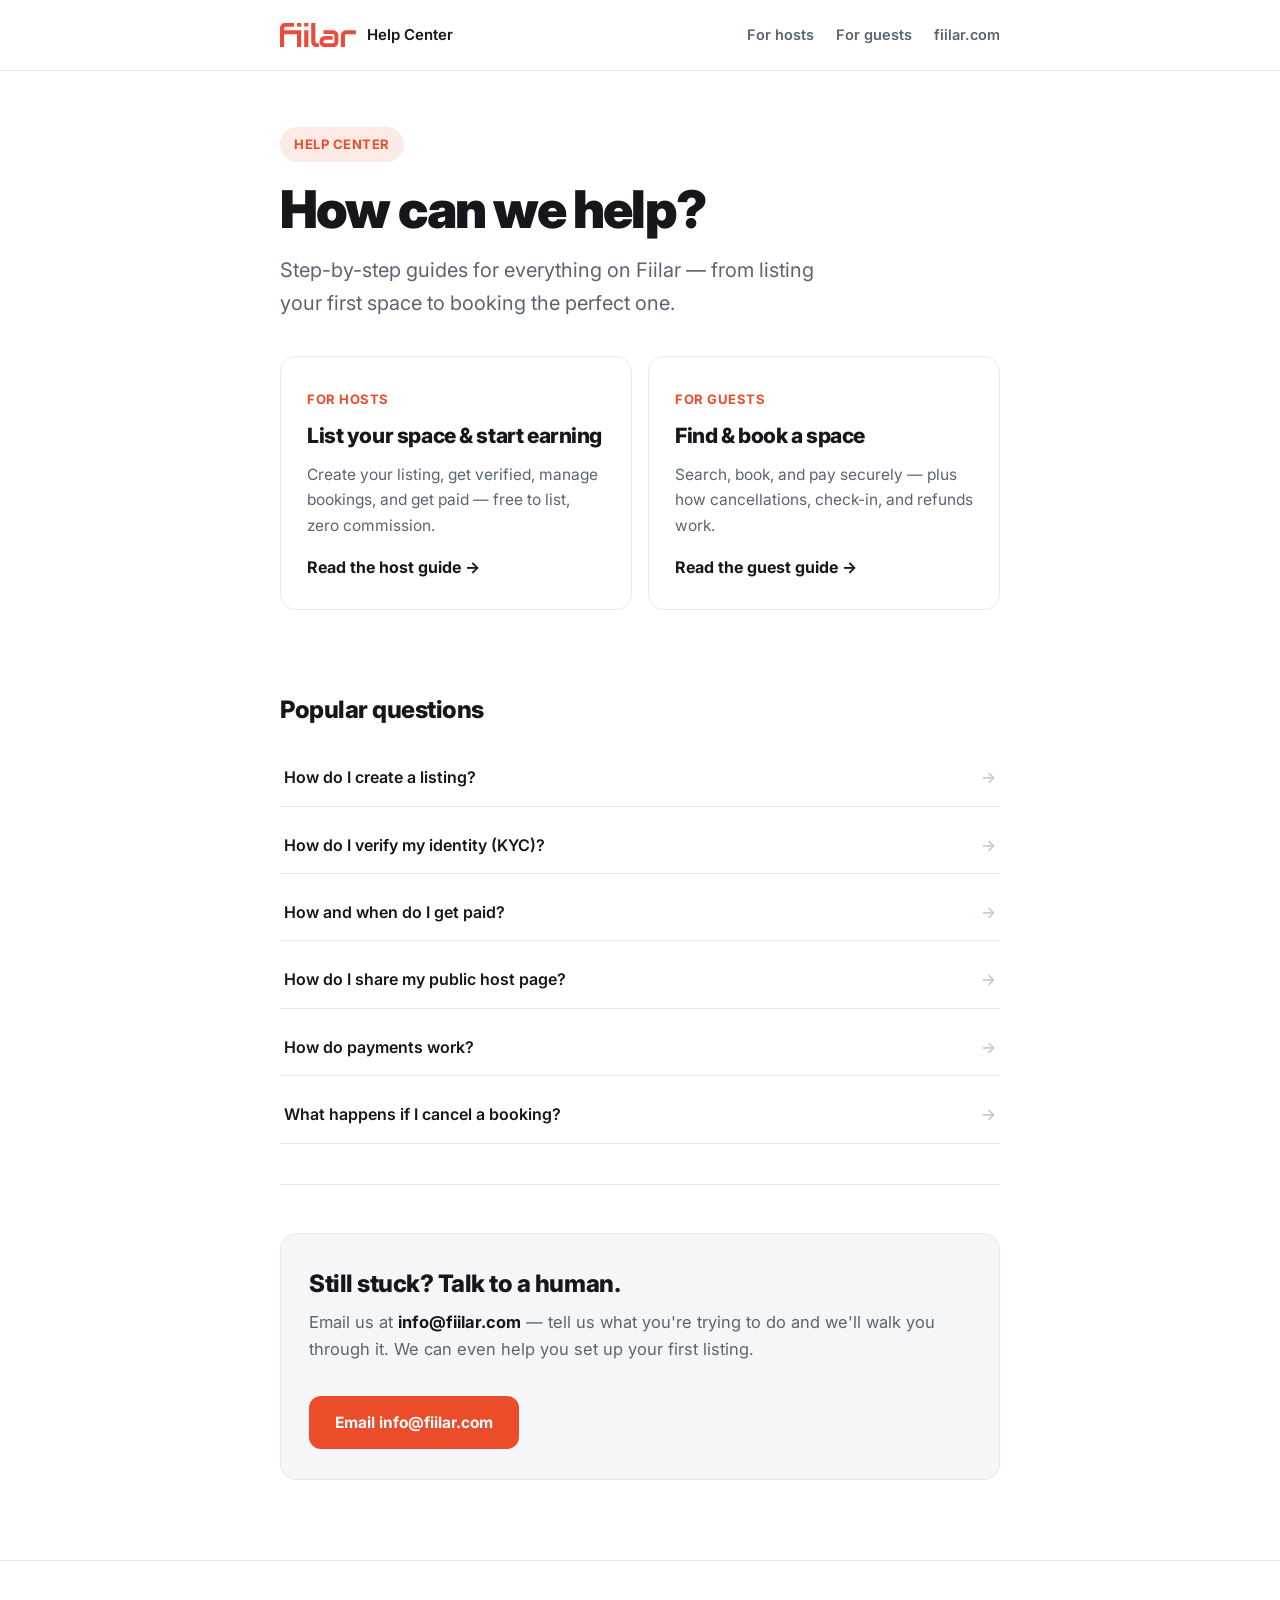
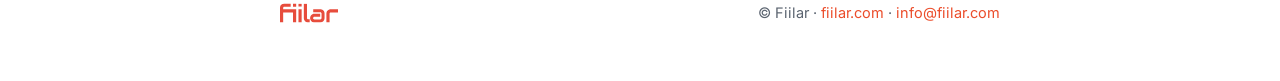
==== index.html @ a1db95bd "Fiilar Help Center — host and guest guides Hub + complete host guide (signup, KYC, listing wizard, p" ====
<!DOCTYPE html>
<html lang="en">
<head>
  <meta charset="UTF-8" />
  <meta name="viewport" content="width=device-width, initial-scale=1.0" />
  <title>Fiilar Help Center — How to use Fiilar</title>
  <link rel="icon" type="image/png" href="logo-icon.png" />
  <meta name="description" content="Everything you need to know about using Fiilar — list your space and start earning, or find and book the perfect space in Lagos." />

  <meta property="og:title" content="Fiilar Help Center" />
  <meta property="og:description" content="Step-by-step guides for hosts and guests — listing your space, booking, payments, and more." />
  <meta property="og:type" content="website" />

  <link rel="preconnect" href="https://fonts.googleapis.com" />
  <link rel="preconnect" href="https://fonts.gstatic.com" crossorigin />
  <link href="https://fonts.googleapis.com/css2?family=Inter:wght@400;500;600;700;800;900&display=swap" rel="stylesheet" />
  <link rel="stylesheet" href="styles.css" />
</head>
<body>

  <header>
    <div class="wrap header-row">
      <a class="logo" href="/"><img src="logo.svg" alt="Fiilar" /><span>Help Center</span></a>
      <nav class="top">
        <a href="hosts.html">For hosts</a>
        <a href="guests.html">For guests</a>
        <a href="https://fiilar.com">fiilar.com</a>
      </nav>
    </div>
  </header>

  <div class="wrap">

    <div class="hero">
      <span class="tag">Help Center</span>
      <h1>How can we help?</h1>
      <p class="lede">
        Step-by-step guides for everything on Fiilar — from listing your first space
        to booking the perfect one.
      </p>

      <div class="paths">
        <a class="path-card" href="hosts.html">
          <span class="kicker">For hosts</span>
          <h3>List your space &amp; start earning</h3>
          <p>Create your listing, get verified, manage bookings, and get paid — free to list, zero commission.</p>
          <span class="go">Read the host guide →</span>
        </a>
        <a class="path-card" href="guests.html">
          <span class="kicker">For guests</span>
          <h3>Find &amp; book a space</h3>
          <p>Search, book, and pay securely — plus how cancellations, check-in, and refunds work.</p>
          <span class="go">Read the guest guide →</span>
        </a>
      </div>
    </div>

    <section class="block">
      <h2>Popular questions</h2>
      <div class="quick">
        <a href="hosts.html#listing">How do I create a listing? <span class="arr">→</span></a>
        <a href="hosts.html#verify">How do I verify my identity (KYC)? <span class="arr">→</span></a>
        <a href="hosts.html#earnings">How and when do I get paid? <span class="arr">→</span></a>
        <a href="hosts.html#page">How do I share my public host page? <span class="arr">→</span></a>
        <a href="guests.html#pay">How do payments work? <span class="arr">→</span></a>
        <a href="guests.html#cancel">What happens if I cancel a booking? <span class="arr">→</span></a>
      </div>
    </section>

    <section class="block" id="contact">
      <div class="contact-card">
        <h2>Still stuck? Talk to a human.</h2>
        <p>
          Email us at <strong>info@fiilar.com</strong> — tell us what you're trying to do
          and we'll walk you through it. We can even help you set up your first listing.
        </p>
        <a class="cta" href="mailto:info@fiilar.com?subject=I%20need%20help%20with%20Fiilar">Email info@fiilar.com</a>
      </div>
    </section>

  </div>

  <footer>
    <div class="wrap footer-row">
      <div class="logo"><img src="logo.svg" alt="Fiilar" style="height:20px" /></div>
      <div>© Fiilar · <a href="https://fiilar.com">fiilar.com</a> · <a href="mailto:info@fiilar.com">info@fiilar.com</a></div>
    </div>
  </footer>

</body>
</html>
---- styles.css ----
/* Fiilar Help Center — same visual language as careers.fiilar.com */
:root {
  --brand: #EB4D2B;
  --brand-dark: #cf3f20;
  --brand-soft: #fdeae5;
  --ink: #15171a;
  --grey: #5b6470;
  --line: #e7e9ee;
  --bg-soft: #f5f6f8;
  --radius: 16px;
}
* { box-sizing: border-box; margin: 0; padding: 0; }
html { scroll-behavior: smooth; }
body {
  font-family: 'Inter', -apple-system, BlinkMacSystemFont, 'Segoe UI', Roboto, sans-serif;
  color: var(--ink);
  background: #fff;
  line-height: 1.65;
  -webkit-font-smoothing: antialiased;
}
.wrap { max-width: 760px; margin: 0 auto; padding: 0 20px; }
a { color: var(--brand); text-decoration: none; }
a:hover { text-decoration: underline; }

/* Header */
header { padding: 22px 0; border-bottom: 1px solid var(--line); }
.header-row { display: flex; align-items: center; justify-content: space-between; gap: 16px; }
.logo { display: inline-flex; align-items: center; gap: 11px; }
.logo img { height: 26px; width: auto; display: block; }
.logo span { color: var(--ink); font-weight: 600; font-size: 15px; }
nav.top { display: flex; gap: 22px; font-size: 14.5px; font-weight: 600; }
nav.top a { color: var(--grey); }
nav.top a:hover { color: var(--ink); text-decoration: none; }
nav.top a.active { color: var(--ink); }

/* Hero */
.hero { padding: 56px 0 40px; }
.tag {
  display: inline-block; background: var(--brand-soft); color: var(--brand);
  font-weight: 700; font-size: 13px; letter-spacing: 0.04em; text-transform: uppercase;
  padding: 7px 14px; border-radius: 999px; margin-bottom: 20px;
}
h1 { font-size: clamp(34px, 7vw, 52px); font-weight: 900; letter-spacing: -0.035em; line-height: 1.06; }
.lede { font-size: clamp(17px, 2.4vw, 20px); color: var(--grey); margin-top: 16px; max-width: 580px; }

/* Path cards (hub) */
.paths { display: grid; gap: 16px; margin-top: 36px; }
@media (min-width: 640px) { .paths { grid-template-columns: 1fr 1fr; } }
.path-card {
  display: block; border: 1px solid var(--line); border-radius: var(--radius);
  padding: 28px 26px; color: var(--ink); transition: border-color .15s ease, transform .15s ease;
}
.path-card:hover { border-color: var(--ink); transform: translateY(-2px); text-decoration: none; }
.path-card .kicker { font-size: 13px; font-weight: 700; color: var(--brand); text-transform: uppercase; letter-spacing: .04em; }
.path-card h3 { font-size: 21px; font-weight: 800; letter-spacing: -0.02em; margin-top: 8px; }
.path-card p { color: var(--grey); font-size: 15.5px; margin-top: 8px; }
.path-card .go { display: inline-block; margin-top: 16px; font-weight: 700; color: var(--ink); }

/* Quick links */
.quick { display: grid; gap: 10px; margin-top: 20px; }
.quick a {
  display: flex; align-items: center; justify-content: space-between;
  padding: 15px 4px; border-bottom: 1px solid var(--line);
  color: var(--ink); font-weight: 600; font-size: 16px;
}
.quick a:hover { text-decoration: none; color: var(--brand); }
.quick a span.arr { color: #c3c9d2; }

/* Doc sections */
section.block { padding: 40px 0; border-top: 1px solid var(--line); }
section.block:first-of-type { border-top: none; }
h2 { font-size: 24px; font-weight: 800; letter-spacing: -0.02em; margin-bottom: 14px; }
h3 { font-size: 17.5px; font-weight: 700; margin: 26px 0 8px; }
.block p { color: var(--grey); font-size: 16.5px; margin-bottom: 12px; }
.block p strong, .block li strong { color: var(--ink); font-weight: 700; }

ol.steps { list-style: none; counter-reset: step; display: grid; gap: 16px; margin: 18px 0 6px; }
ol.steps li { position: relative; padding-left: 44px; font-size: 16.5px; color: var(--grey); counter-increment: step; }
ol.steps li::before {
  content: counter(step); position: absolute; left: 0; top: 1px;
  width: 28px; height: 28px; border-radius: 50%;
  background: var(--brand-soft); color: var(--brand);
  font-weight: 800; font-size: 14px; display: grid; place-items: center;
}
ol.steps li strong { color: var(--ink); }

ul.list { list-style: none; display: grid; gap: 12px; margin: 14px 0 6px; }
ul.list li { position: relative; padding-left: 32px; font-size: 16.5px; color: var(--grey); }
ul.list li::before {
  content: ""; position: absolute; left: 0; top: 8px;
  width: 18px; height: 18px; border-radius: 50%;
  background: var(--brand-soft);
  background-image: url("data:image/svg+xml,%3Csvg xmlns='http://www.w3.org/2000/svg' width='12' height='12' viewBox='0 0 24 24' fill='none' stroke='%23EB4D2B' stroke-width='3.5' stroke-linecap='round' stroke-linejoin='round'%3E%3Cpolyline points='20 6 9 17 4 12'/%3E%3C/svg%3E");
  background-repeat: no-repeat; background-position: center;
}
ul.list li strong { color: var(--ink); }

/* Callout */
.callout {
  background: var(--bg-soft); border: 1px solid var(--line); border-radius: var(--radius);
  padding: 20px 22px; margin: 20px 0; font-size: 15.5px; color: var(--grey);
}
.callout strong { color: var(--ink); }

/* On this page */
.toc { margin-top: 34px; }
.toc p { font-size: 13px; font-weight: 700; color: var(--grey); text-transform: uppercase; letter-spacing: .04em; margin-bottom: 10px; }
.toc ul { list-style: none; display: flex; flex-wrap: wrap; gap: 8px; }
.toc a {
  display: inline-block; background: var(--bg-soft); border: 1px solid var(--line);
  padding: 8px 14px; border-radius: 999px; font-weight: 600; font-size: 14px; color: var(--ink);
}
.toc a:hover { border-color: var(--ink); text-decoration: none; }

/* Contact card */
.contact-card {
  background: var(--bg-soft); border: 1px solid var(--line);
  border-radius: var(--radius); padding: 30px 28px; margin-top: 8px;
}
.contact-card h2 { margin-bottom: 6px; }
.contact-card p { color: var(--grey); }
.cta {
  display: inline-flex; align-items: center; gap: 10px;
  background: var(--brand); color: #fff; font-weight: 700; font-size: 15.5px;
  padding: 14px 26px; border-radius: 12px; margin-top: 20px;
  transition: background .15s ease, transform .15s ease;
}
.cta:hover { background: var(--brand-dark); transform: translateY(-1px); text-decoration: none; }

/* Footer */
footer { padding: 40px 0 56px; border-top: 1px solid var(--line); margin-top: 40px; color: var(--grey); font-size: 14.5px; }
.footer-row { display: flex; flex-wrap: wrap; justify-content: space-between; gap: 12px; align-items: center; }
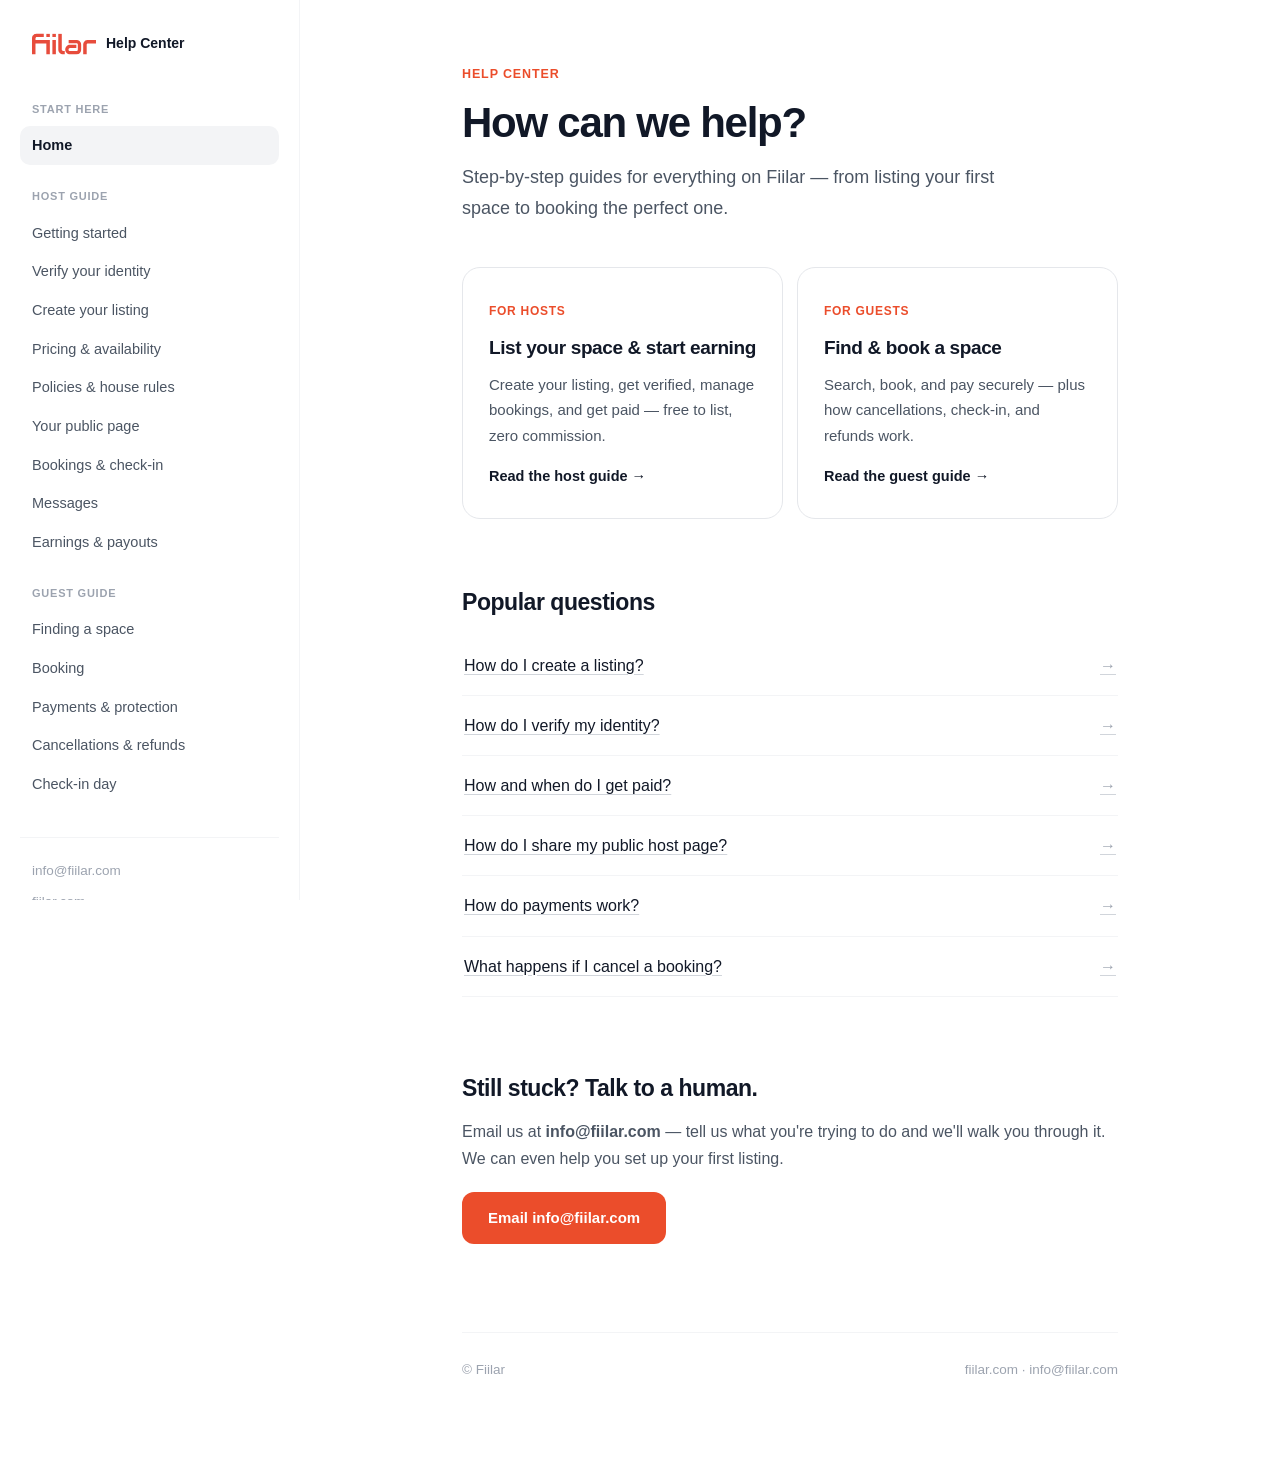
==== commit 7c044382: "Docs shell redesign — sidebar nav, SF Pro Rounded, scrollspy Superlist-style structure: persistent l" ====
--- a/index.html
+++ b/index.html
@@ -6,86 +6,114 @@
   <title>Fiilar Help Center — How to use Fiilar</title>
   <link rel="icon" type="image/png" href="logo-icon.png" />
   <meta name="description" content="Everything you need to know about using Fiilar — list your space and start earning, or find and book the perfect space in Lagos." />
-
   <meta property="og:title" content="Fiilar Help Center" />
   <meta property="og:description" content="Step-by-step guides for hosts and guests — listing your space, booking, payments, and more." />
   <meta property="og:type" content="website" />
-
-  <link rel="preconnect" href="https://fonts.googleapis.com" />
-  <link rel="preconnect" href="https://fonts.gstatic.com" crossorigin />
-  <link href="https://fonts.googleapis.com/css2?family=Inter:wght@400;500;600;700;800;900&display=swap" rel="stylesheet" />
   <link rel="stylesheet" href="styles.css" />
 </head>
 <body>
 
-  <header>
-    <div class="wrap header-row">
-      <a class="logo" href="/"><img src="logo.svg" alt="Fiilar" /><span>Help Center</span></a>
-      <nav class="top">
-        <a href="hosts.html">For hosts</a>
-        <a href="guests.html">For guests</a>
-        <a href="https://fiilar.com">fiilar.com</a>
-      </nav>
-    </div>
-  </header>
+  <div class="topbar">
+    <a class="logo" href="index.html"><img src="logo.svg" alt="Fiilar" /><span>Help Center</span></a>
+    <button type="button">Menu</button>
+  </div>
 
-  <div class="wrap">
+  <div class="shell">
 
-    <div class="hero">
-      <span class="tag">Help Center</span>
-      <h1>How can we help?</h1>
-      <p class="lede">
-        Step-by-step guides for everything on Fiilar — from listing your first space
-        to booking the perfect one.
-      </p>
+    <aside class="nav">
+      <a class="logo" href="index.html"><img src="logo.svg" alt="Fiilar" /><span>Help Center</span></a>
 
-      <div class="paths">
-        <a class="path-card" href="hosts.html">
-          <span class="kicker">For hosts</span>
-          <h3>List your space &amp; start earning</h3>
-          <p>Create your listing, get verified, manage bookings, and get paid — free to list, zero commission.</p>
-          <span class="go">Read the host guide →</span>
-        </a>
-        <a class="path-card" href="guests.html">
-          <span class="kicker">For guests</span>
-          <h3>Find &amp; book a space</h3>
-          <p>Search, book, and pay securely — plus how cancellations, check-in, and refunds work.</p>
-          <span class="go">Read the guest guide →</span>
-        </a>
+      <div class="group">
+        <p>Start here</p>
+        <a href="index.html" class="active">Home</a>
       </div>
-    </div>
 
-    <section class="block">
-      <h2>Popular questions</h2>
-      <div class="quick">
-        <a href="hosts.html#listing">How do I create a listing? <span class="arr">→</span></a>
-        <a href="hosts.html#verify">How do I verify my identity (KYC)? <span class="arr">→</span></a>
-        <a href="hosts.html#earnings">How and when do I get paid? <span class="arr">→</span></a>
-        <a href="hosts.html#page">How do I share my public host page? <span class="arr">→</span></a>
-        <a href="guests.html#pay">How do payments work? <span class="arr">→</span></a>
-        <a href="guests.html#cancel">What happens if I cancel a booking? <span class="arr">→</span></a>
+      <div class="group">
+        <p>Host guide</p>
+        <a href="hosts.html#start">Getting started</a>
+        <a href="hosts.html#verify">Verify your identity</a>
+        <a href="hosts.html#listing">Create your listing</a>
+        <a href="hosts.html#pricing">Pricing &amp; availability</a>
+        <a href="hosts.html#policies">Policies &amp; house rules</a>
+        <a href="hosts.html#page">Your public page</a>
+        <a href="hosts.html#bookings">Bookings &amp; check-in</a>
+        <a href="hosts.html#messages">Messages</a>
+        <a href="hosts.html#earnings">Earnings &amp; payouts</a>
       </div>
-    </section>
 
-    <section class="block" id="contact">
-      <div class="contact-card">
-        <h2>Still stuck? Talk to a human.</h2>
-        <p>
-          Email us at <strong>info@fiilar.com</strong> — tell us what you're trying to do
-          and we'll walk you through it. We can even help you set up your first listing.
-        </p>
-        <a class="cta" href="mailto:info@fiilar.com?subject=I%20need%20help%20with%20Fiilar">Email info@fiilar.com</a>
+      <div class="group">
+        <p>Guest guide</p>
+        <a href="guests.html#find">Finding a space</a>
+        <a href="guests.html#book">Booking</a>
+        <a href="guests.html#pay">Payments &amp; protection</a>
+        <a href="guests.html#cancel">Cancellations &amp; refunds</a>
+        <a href="guests.html#checkin">Check-in day</a>
       </div>
-    </section>
+
+      <div class="foot">
+        <a href="mailto:info@fiilar.com">info@fiilar.com</a>
+        <a href="https://fiilar.com">fiilar.com →</a>
+      </div>
+    </aside>
+
+    <main class="doc">
+      <div class="page">
+
+        <div class="reveal">
+          <p class="kicker">Help Center</p>
+          <h1>How can we help?</h1>
+          <p class="lede">
+            Step-by-step guides for everything on Fiilar — from listing your first space
+            to booking the perfect one.
+          </p>
+
+          <div class="paths">
+            <a class="path-card" href="hosts.html">
+              <span class="k">For hosts</span>
+              <h3>List your space &amp; start earning</h3>
+              <p>Create your listing, get verified, manage bookings, and get paid — free to list, zero commission.</p>
+              <span class="go">Read the host guide →</span>
+            </a>
+            <a class="path-card" href="guests.html">
+              <span class="k">For guests</span>
+              <h3>Find &amp; book a space</h3>
+              <p>Search, book, and pay securely — plus how cancellations, check-in, and refunds work.</p>
+              <span class="go">Read the guest guide →</span>
+            </a>
+          </div>
+        </div>
+
+        <section class="sec reveal">
+          <h2>Popular questions</h2>
+          <div class="quick">
+            <a href="hosts.html#listing">How do I create a listing? <span>→</span></a>
+            <a href="hosts.html#verify">How do I verify my identity? <span>→</span></a>
+            <a href="hosts.html#earnings">How and when do I get paid? <span>→</span></a>
+            <a href="hosts.html#page">How do I share my public host page? <span>→</span></a>
+            <a href="guests.html#pay">How do payments work? <span>→</span></a>
+            <a href="guests.html#cancel">What happens if I cancel a booking? <span>→</span></a>
+          </div>
+        </section>
+
+        <section class="contact reveal">
+          <h2>Still stuck? Talk to a human.</h2>
+          <p>
+            Email us at <strong>info@fiilar.com</strong> — tell us what you're trying to do
+            and we'll walk you through it. We can even help you set up your first listing.
+          </p>
+          <a class="cta" href="mailto:info@fiilar.com?subject=I%20need%20help%20with%20Fiilar">Email info@fiilar.com</a>
+        </section>
+
+        <div class="doc-foot">
+          <span>© Fiilar</span>
+          <span><a href="https://fiilar.com">fiilar.com</a> · <a href="mailto:info@fiilar.com">info@fiilar.com</a></span>
+        </div>
+
+      </div>
+    </main>
 
   </div>
 
-  <footer>
-    <div class="wrap footer-row">
-      <div class="logo"><img src="logo.svg" alt="Fiilar" style="height:20px" /></div>
-      <div>© Fiilar · <a href="https://fiilar.com">fiilar.com</a> · <a href="mailto:info@fiilar.com">info@fiilar.com</a></div>
-    </div>
-  </footer>
-
+  <script src="script.js"></script>
 </body>
 </html>
--- a/styles.css
+++ b/styles.css
@@ -1,132 +1,209 @@
-/* Fiilar Help Center — same visual language as careers.fiilar.com */
+/* Fiilar Help Center — docs shell: persistent sidebar nav + readable content
+   column. Type = the app's SF Pro Rounded system stack. Black/grey palette,
+   brand color reserved for the single CTA. */
 :root {
-  --brand: #EB4D2B;
+  --brand: #eb4d2b;
   --brand-dark: #cf3f20;
-  --brand-soft: #fdeae5;
-  --ink: #15171a;
-  --grey: #5b6470;
-  --line: #e7e9ee;
-  --bg-soft: #f5f6f8;
-  --radius: 16px;
+  --ink: #111827;
+  --body: #4b5563;
+  --muted: #9ca3af;
+  --line: #f3f4f6;
+  --line-strong: #e5e7eb;
+  --pill: #f3f4f6;
+  --sidebar-w: 300px;
 }
 * { box-sizing: border-box; margin: 0; padding: 0; }
 html { scroll-behavior: smooth; }
 body {
-  font-family: 'Inter', -apple-system, BlinkMacSystemFont, 'Segoe UI', Roboto, sans-serif;
-  color: var(--ink);
+  font-family: ui-rounded, 'SF Pro Rounded', -apple-system, BlinkMacSystemFont,
+    'SF Pro Text', 'Segoe UI', Roboto, 'Helvetica Neue', Arial, sans-serif;
+  color: var(--body);
   background: #fff;
-  line-height: 1.65;
+  line-height: 1.7;
+  font-size: 16px;
   -webkit-font-smoothing: antialiased;
-}
-.wrap { max-width: 760px; margin: 0 auto; padding: 0 20px; }
-a { color: var(--brand); text-decoration: none; }
-a:hover { text-decoration: underline; }
-
-/* Header */
-header { padding: 22px 0; border-bottom: 1px solid var(--line); }
-.header-row { display: flex; align-items: center; justify-content: space-between; gap: 16px; }
-.logo { display: inline-flex; align-items: center; gap: 11px; }
-.logo img { height: 26px; width: auto; display: block; }
-.logo span { color: var(--ink); font-weight: 600; font-size: 15px; }
-nav.top { display: flex; gap: 22px; font-size: 14.5px; font-weight: 600; }
-nav.top a { color: var(--grey); }
-nav.top a:hover { color: var(--ink); text-decoration: none; }
-nav.top a.active { color: var(--ink); }
-
-/* Hero */
-.hero { padding: 56px 0 40px; }
-.tag {
-  display: inline-block; background: var(--brand-soft); color: var(--brand);
-  font-weight: 700; font-size: 13px; letter-spacing: 0.04em; text-transform: uppercase;
-  padding: 7px 14px; border-radius: 999px; margin-bottom: 20px;
-}
-h1 { font-size: clamp(34px, 7vw, 52px); font-weight: 900; letter-spacing: -0.035em; line-height: 1.06; }
-.lede { font-size: clamp(17px, 2.4vw, 20px); color: var(--grey); margin-top: 16px; max-width: 580px; }
+  text-rendering: optimizeLegibility;
+}
+a { color: inherit; text-decoration: none; }
+
+/* ── Shell ───────────────────────────────────────────── */
+.shell { display: flex; min-height: 100vh; }
+
+/* ── Sidebar ─────────────────────────────────────────── */
+aside.nav {
+  width: var(--sidebar-w);
+  flex: none;
+  border-right: 1px solid var(--line);
+  padding: 28px 20px 40px;
+  position: sticky;
+  top: 0;
+  height: 100vh;
+  overflow-y: auto;
+  scrollbar-width: thin;
+}
+.nav .logo { display: flex; align-items: center; gap: 10px; padding: 4px 12px 22px; }
+.nav .logo img { height: 22px; display: block; }
+.nav .logo span { font-size: 14px; font-weight: 600; color: var(--ink); }
+
+.nav .group { margin-top: 22px; }
+.nav .group > p {
+  font-size: 11px; font-weight: 700; letter-spacing: 0.07em;
+  text-transform: uppercase; color: var(--muted); padding: 0 12px 8px;
+}
+.nav .group a {
+  display: block; padding: 7px 12px; border-radius: 10px;
+  font-size: 14.5px; font-weight: 500; color: var(--body);
+  transition: background 0.12s ease, color 0.12s ease;
+}
+.nav .group a:hover { color: var(--ink); background: #fafafa; }
+.nav .group a.active { background: var(--pill); color: var(--ink); font-weight: 600; }
+
+.nav .foot { margin-top: 34px; padding: 18px 12px 0; border-top: 1px solid var(--line); }
+.nav .foot a { display: block; font-size: 13.5px; color: var(--muted); padding: 4px 0; }
+.nav .foot a:hover { color: var(--ink); }
+
+/* ── Mobile top bar ──────────────────────────────────── */
+.topbar { display: none; }
+@media (max-width: 900px) {
+  aside.nav {
+    position: fixed; inset: 0; z-index: 40; width: 100%;
+    height: 100vh; background: #fff; padding-top: 74px;
+    transform: translateX(-100%); transition: transform 0.22s ease;
+  }
+  aside.nav.open { transform: translateX(0); }
+  .topbar {
+    display: flex; align-items: center; justify-content: space-between;
+    position: sticky; top: 0; z-index: 50; background: rgba(255, 255, 255, 0.92);
+    -webkit-backdrop-filter: blur(10px); backdrop-filter: blur(10px);
+    padding: 14px 20px; border-bottom: 1px solid var(--line);
+  }
+  .topbar .logo { display: flex; align-items: center; gap: 9px; }
+  .topbar .logo img { height: 20px; display: block; }
+  .topbar .logo span { font-size: 13.5px; font-weight: 600; color: var(--ink); }
+  .topbar button {
+    border: 1px solid var(--line-strong); background: #fff; color: var(--ink);
+    font: inherit; font-size: 13.5px; font-weight: 600;
+    padding: 7px 16px; border-radius: 999px; cursor: pointer;
+  }
+}
+
+/* ── Content column ──────────────────────────────────── */
+main.doc { flex: 1; min-width: 0; }
+.page { max-width: 720px; margin: 0 auto; padding: 64px 32px 96px; }
+@media (max-width: 900px) { .page { padding: 40px 20px 72px; } }
+
+.kicker {
+  font-size: 12.5px; font-weight: 700; letter-spacing: 0.07em;
+  text-transform: uppercase; color: var(--brand); margin-bottom: 14px;
+}
+h1 {
+  font-size: clamp(30px, 5vw, 42px); font-weight: 700;
+  letter-spacing: -0.03em; line-height: 1.12; color: var(--ink);
+}
+.lede { font-size: 18px; color: var(--body); margin-top: 16px; max-width: 580px; }
+
+section.sec { padding-top: 64px; }
+section.sec h2 {
+  font-size: 23px; font-weight: 700; letter-spacing: -0.02em;
+  color: var(--ink); scroll-margin-top: 90px; margin-bottom: 14px;
+}
+section.sec h3 { font-size: 16.5px; font-weight: 600; color: var(--ink); margin: 30px 0 8px; }
+section.sec > h2[id] { scroll-margin-top: 32px; }
+section.sec p { margin-bottom: 12px; }
+section.sec p strong, section.sec li strong { color: var(--ink); font-weight: 600; }
+section.sec a { color: var(--ink); font-weight: 500; text-decoration: underline; text-underline-offset: 3px; text-decoration-color: #d1d5db; }
+section.sec a:hover { text-decoration-color: var(--ink); }
+
+/* Numbered steps */
+ol.steps { list-style: none; counter-reset: step; display: grid; gap: 18px; margin: 20px 0 8px; }
+ol.steps li { position: relative; padding-left: 46px; counter-increment: step; }
+ol.steps li::before {
+  content: counter(step); position: absolute; left: 0; top: 0;
+  width: 30px; height: 30px; border-radius: 50%;
+  background: var(--pill); color: var(--ink);
+  font-weight: 700; font-size: 14px; display: grid; place-items: center;
+}
+
+/* Check list */
+ul.list { list-style: none; display: grid; gap: 13px; margin: 16px 0 8px; }
+ul.list li { position: relative; padding-left: 30px; }
+ul.list li::before {
+  content: ""; position: absolute; left: 0; top: 7px;
+  width: 17px; height: 17px; border-radius: 50%; background: var(--pill);
+  background-image: url("data:image/svg+xml,%3Csvg xmlns='http://www.w3.org/2000/svg' width='11' height='11' viewBox='0 0 24 24' fill='none' stroke='%23111827' stroke-width='3.5' stroke-linecap='round' stroke-linejoin='round'%3E%3Cpolyline points='20 6 9 17 4 12'/%3E%3C/svg%3E");
+  background-repeat: no-repeat; background-position: center;
+}
+
+/* Callout — quiet, boxless-adjacent: a left rule, not a card */
+.callout {
+  border-left: 3px solid var(--line-strong);
+  padding: 4px 0 4px 20px; margin: 24px 0; color: var(--body); font-size: 15.5px;
+}
+.callout strong { color: var(--ink); }
+
+/* Divider between sections */
+section.sec + section.sec { border-top: 1px solid var(--line); margin-top: 64px; }
 
 /* Path cards (hub) */
-.paths { display: grid; gap: 16px; margin-top: 36px; }
+.paths { display: grid; gap: 14px; margin-top: 44px; }
 @media (min-width: 640px) { .paths { grid-template-columns: 1fr 1fr; } }
 .path-card {
-  display: block; border: 1px solid var(--line); border-radius: var(--radius);
-  padding: 28px 26px; color: var(--ink); transition: border-color .15s ease, transform .15s ease;
-}
-.path-card:hover { border-color: var(--ink); transform: translateY(-2px); text-decoration: none; }
-.path-card .kicker { font-size: 13px; font-weight: 700; color: var(--brand); text-transform: uppercase; letter-spacing: .04em; }
-.path-card h3 { font-size: 21px; font-weight: 800; letter-spacing: -0.02em; margin-top: 8px; }
-.path-card p { color: var(--grey); font-size: 15.5px; margin-top: 8px; }
-.path-card .go { display: inline-block; margin-top: 16px; font-weight: 700; color: var(--ink); }
-
-/* Quick links */
-.quick { display: grid; gap: 10px; margin-top: 20px; }
+  display: block; border: 1px solid var(--line-strong); border-radius: 18px;
+  padding: 28px 26px; transition: border-color 0.15s ease, transform 0.15s ease;
+}
+.path-card:hover { border-color: var(--ink); transform: translateY(-2px); }
+.path-card .k { font-size: 12px; font-weight: 700; color: var(--brand); text-transform: uppercase; letter-spacing: 0.06em; }
+.path-card h3 { font-size: 19px; font-weight: 700; letter-spacing: -0.02em; color: var(--ink); margin-top: 8px; }
+.path-card p { font-size: 15px; margin-top: 8px; }
+.path-card .go { display: inline-block; margin-top: 16px; font-weight: 600; font-size: 14.5px; color: var(--ink); }
+
+/* Quick links (hub) */
 .quick a {
   display: flex; align-items: center; justify-content: space-between;
-  padding: 15px 4px; border-bottom: 1px solid var(--line);
-  color: var(--ink); font-weight: 600; font-size: 16px;
-}
-.quick a:hover { text-decoration: none; color: var(--brand); }
-.quick a span.arr { color: #c3c9d2; }
-
-/* Doc sections */
-section.block { padding: 40px 0; border-top: 1px solid var(--line); }
-section.block:first-of-type { border-top: none; }
-h2 { font-size: 24px; font-weight: 800; letter-spacing: -0.02em; margin-bottom: 14px; }
-h3 { font-size: 17.5px; font-weight: 700; margin: 26px 0 8px; }
-.block p { color: var(--grey); font-size: 16.5px; margin-bottom: 12px; }
-.block p strong, .block li strong { color: var(--ink); font-weight: 700; }
-
-ol.steps { list-style: none; counter-reset: step; display: grid; gap: 16px; margin: 18px 0 6px; }
-ol.steps li { position: relative; padding-left: 44px; font-size: 16.5px; color: var(--grey); counter-increment: step; }
-ol.steps li::before {
-  content: counter(step); position: absolute; left: 0; top: 1px;
-  width: 28px; height: 28px; border-radius: 50%;
-  background: var(--brand-soft); color: var(--brand);
-  font-weight: 800; font-size: 14px; display: grid; place-items: center;
-}
-ol.steps li strong { color: var(--ink); }
-
-ul.list { list-style: none; display: grid; gap: 12px; margin: 14px 0 6px; }
-ul.list li { position: relative; padding-left: 32px; font-size: 16.5px; color: var(--grey); }
-ul.list li::before {
-  content: ""; position: absolute; left: 0; top: 8px;
-  width: 18px; height: 18px; border-radius: 50%;
-  background: var(--brand-soft);
-  background-image: url("data:image/svg+xml,%3Csvg xmlns='http://www.w3.org/2000/svg' width='12' height='12' viewBox='0 0 24 24' fill='none' stroke='%23EB4D2B' stroke-width='3.5' stroke-linecap='round' stroke-linejoin='round'%3E%3Cpolyline points='20 6 9 17 4 12'/%3E%3C/svg%3E");
-  background-repeat: no-repeat; background-position: center;
-}
-ul.list li strong { color: var(--ink); }
-
-/* Callout */
-.callout {
-  background: var(--bg-soft); border: 1px solid var(--line); border-radius: var(--radius);
-  padding: 20px 22px; margin: 20px 0; font-size: 15.5px; color: var(--grey);
-}
-.callout strong { color: var(--ink); }
-
-/* On this page */
-.toc { margin-top: 34px; }
-.toc p { font-size: 13px; font-weight: 700; color: var(--grey); text-transform: uppercase; letter-spacing: .04em; margin-bottom: 10px; }
-.toc ul { list-style: none; display: flex; flex-wrap: wrap; gap: 8px; }
-.toc a {
-  display: inline-block; background: var(--bg-soft); border: 1px solid var(--line);
-  padding: 8px 14px; border-radius: 999px; font-weight: 600; font-size: 14px; color: var(--ink);
-}
-.toc a:hover { border-color: var(--ink); text-decoration: none; }
-
-/* Contact card */
-.contact-card {
-  background: var(--bg-soft); border: 1px solid var(--line);
-  border-radius: var(--radius); padding: 30px 28px; margin-top: 8px;
-}
-.contact-card h2 { margin-bottom: 6px; }
-.contact-card p { color: var(--grey); }
+  padding: 16px 2px; border-bottom: 1px solid var(--line);
+  color: var(--ink); font-weight: 500; font-size: 16px;
+}
+.quick a span { color: var(--muted); transition: transform 0.15s ease; }
+.quick a:hover span { transform: translateX(3px); color: var(--ink); }
+
+/* CTA */
 .cta {
-  display: inline-flex; align-items: center; gap: 10px;
-  background: var(--brand); color: #fff; font-weight: 700; font-size: 15.5px;
-  padding: 14px 26px; border-radius: 12px; margin-top: 20px;
-  transition: background .15s ease, transform .15s ease;
-}
-.cta:hover { background: var(--brand-dark); transform: translateY(-1px); text-decoration: none; }
-
-/* Footer */
-footer { padding: 40px 0 56px; border-top: 1px solid var(--line); margin-top: 40px; color: var(--grey); font-size: 14.5px; }
-.footer-row { display: flex; flex-wrap: wrap; justify-content: space-between; gap: 12px; align-items: center; }
+  display: inline-flex; align-items: center; gap: 9px;
+  background: var(--brand); color: #fff; font-weight: 600; font-size: 15px;
+  padding: 13px 26px; border-radius: 12px; margin-top: 20px;
+  transition: background 0.15s ease, transform 0.15s ease;
+}
+.cta:hover { background: var(--brand-dark); transform: translateY(-1px); }
+
+/* Contact */
+.contact { padding-top: 72px; }
+.contact h2 { font-size: 23px; font-weight: 700; letter-spacing: -0.02em; color: var(--ink); margin-bottom: 10px; }
+
+/* Footer inside content */
+.doc-foot {
+  margin-top: 88px; padding-top: 26px; border-top: 1px solid var(--line);
+  display: flex; flex-wrap: wrap; gap: 12px; justify-content: space-between;
+  font-size: 13.5px; color: var(--muted);
+}
+.doc-foot a { color: var(--muted); }
+.doc-foot a:hover { color: var(--ink); }
+
+/* Next-page link */
+.next {
+  display: flex; align-items: center; justify-content: space-between;
+  border: 1px solid var(--line-strong); border-radius: 16px;
+  padding: 22px 24px; margin-top: 72px;
+  transition: border-color 0.15s ease, transform 0.15s ease;
+}
+.next:hover { border-color: var(--ink); transform: translateY(-2px); }
+.next .l { font-size: 12px; font-weight: 700; color: var(--muted); text-transform: uppercase; letter-spacing: 0.06em; }
+.next .t { font-size: 17px; font-weight: 700; color: var(--ink); margin-top: 3px; }
+.next .a { font-size: 20px; color: var(--muted); }
+
+/* Reveal on scroll */
+.reveal { opacity: 0; transform: translateY(14px); transition: opacity 0.5s ease, transform 0.5s ease; }
+.reveal.in { opacity: 1; transform: none; }
+@media (prefers-reduced-motion: reduce) {
+  .reveal { opacity: 1; transform: none; transition: none; }
+  html { scroll-behavior: auto; }
+}
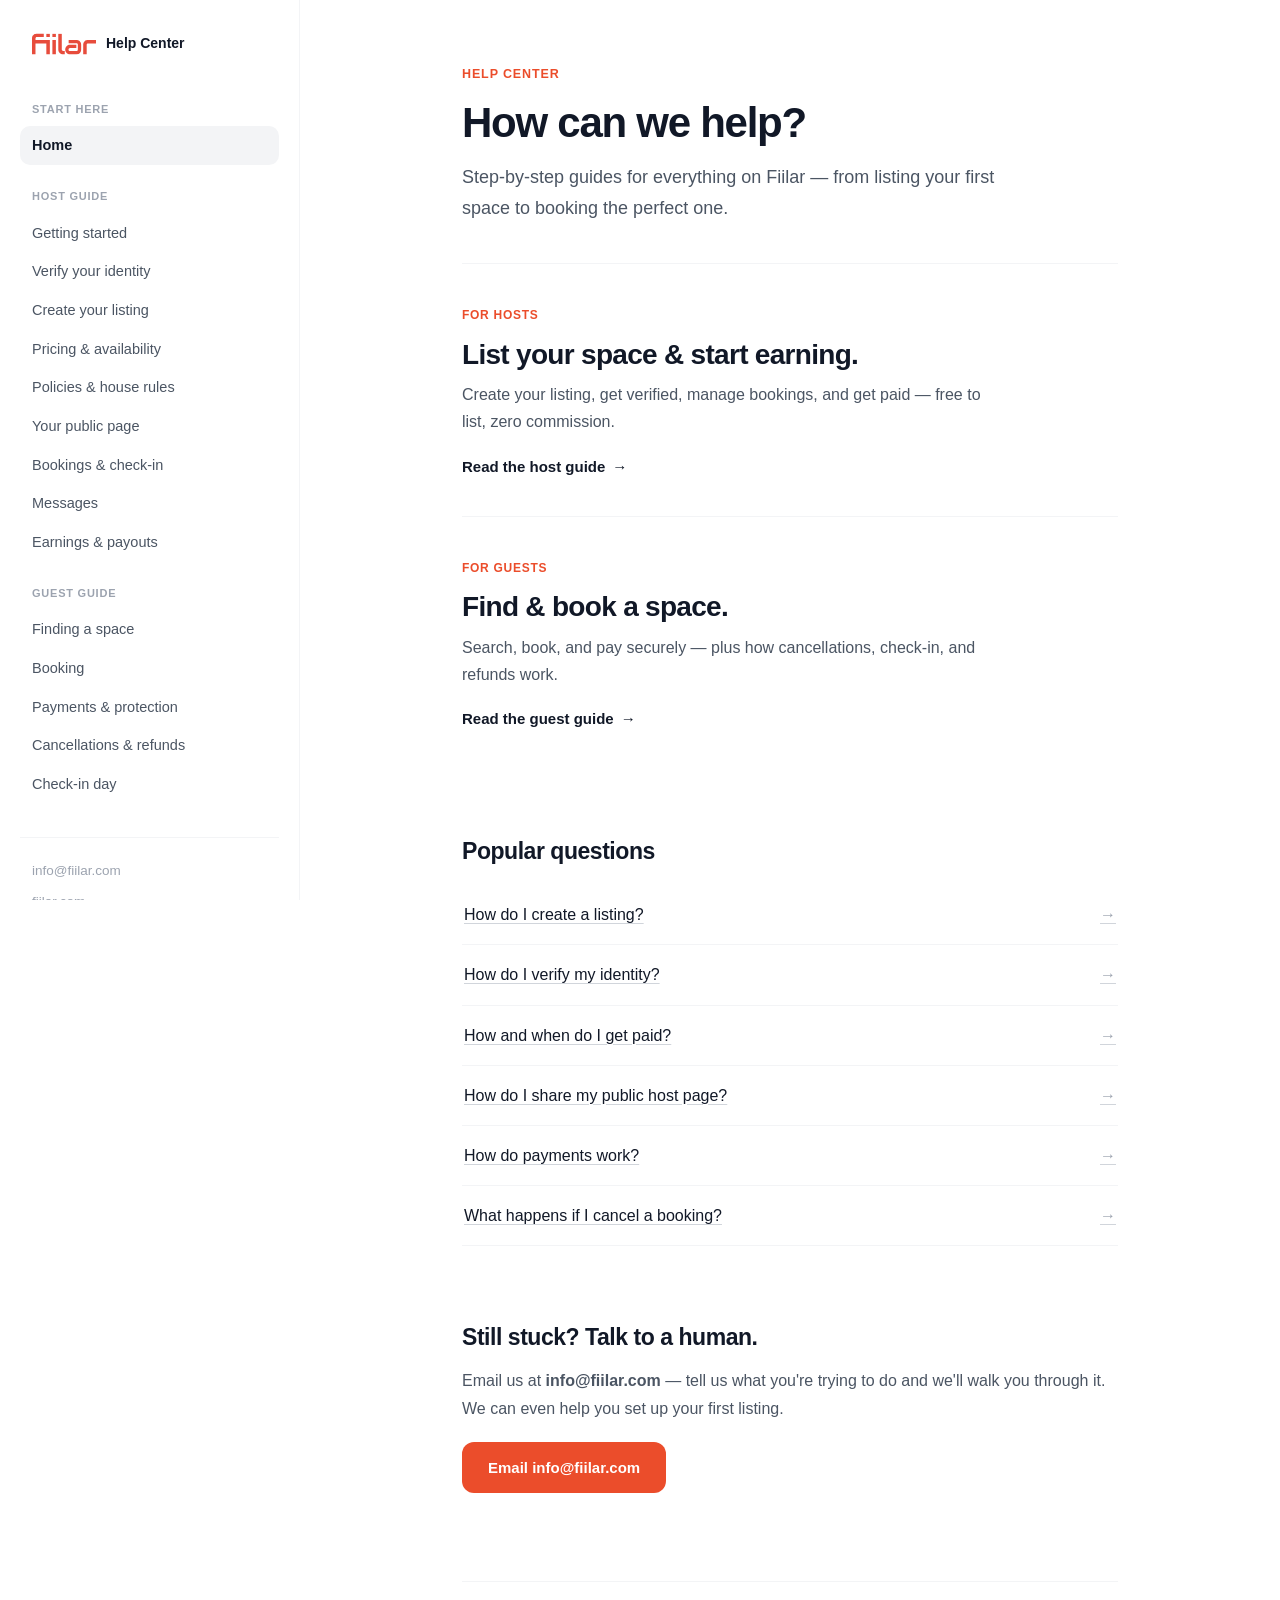
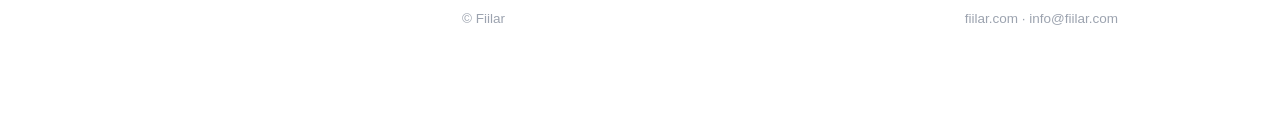
==== commit 67c30927: "Boxless hub rows + kill duplicate logo in mobile menu For hosts / For guests cards → editorial divid" ====
--- a/index.html
+++ b/index.html
@@ -68,17 +68,17 @@
           </p>
 
           <div class="paths">
-            <a class="path-card" href="hosts.html">
+            <a class="path" href="hosts.html">
               <span class="k">For hosts</span>
-              <h3>List your space &amp; start earning</h3>
+              <h3>List your space &amp; start earning.</h3>
               <p>Create your listing, get verified, manage bookings, and get paid — free to list, zero commission.</p>
-              <span class="go">Read the host guide →</span>
+              <span class="go">Read the host guide <span>→</span></span>
             </a>
-            <a class="path-card" href="guests.html">
+            <a class="path" href="guests.html">
               <span class="k">For guests</span>
-              <h3>Find &amp; book a space</h3>
+              <h3>Find &amp; book a space.</h3>
               <p>Search, book, and pay securely — plus how cancellations, check-in, and refunds work.</p>
-              <span class="go">Read the guest guide →</span>
+              <span class="go">Read the guest guide <span>→</span></span>
             </a>
           </div>
         </div>
--- a/styles.css
+++ b/styles.css
@@ -71,6 +71,8 @@
     transform: translateX(-100%); transition: transform 0.22s ease;
   }
   aside.nav.open { transform: translateX(0); }
+  /* Topbar already carries the brand — a second logo in the panel reads as a duplicate */
+  aside.nav .logo { display: none; }
   .topbar {
     display: flex; align-items: center; justify-content: space-between;
     position: sticky; top: 0; z-index: 50; background: rgba(255, 255, 255, 0.92);
@@ -144,18 +146,23 @@
 /* Divider between sections */
 section.sec + section.sec { border-top: 1px solid var(--line); margin-top: 64px; }
 
-/* Path cards (hub) */
-.paths { display: grid; gap: 14px; margin-top: 44px; }
-@media (min-width: 640px) { .paths { grid-template-columns: 1fr 1fr; } }
-.path-card {
-  display: block; border: 1px solid var(--line-strong); border-radius: 18px;
-  padding: 28px 26px; transition: border-color 0.15s ease, transform 0.15s ease;
-}
-.path-card:hover { border-color: var(--ink); transform: translateY(-2px); }
-.path-card .k { font-size: 12px; font-weight: 700; color: var(--brand); text-transform: uppercase; letter-spacing: 0.06em; }
-.path-card h3 { font-size: 19px; font-weight: 700; letter-spacing: -0.02em; color: var(--ink); margin-top: 8px; }
-.path-card p { font-size: 15px; margin-top: 8px; }
-.path-card .go { display: inline-block; margin-top: 16px; font-weight: 600; font-size: 14.5px; color: var(--ink); }
+/* Paths (hub) — boxless editorial rows, dividers not cards */
+.paths { margin-top: 40px; }
+.path {
+  display: block; padding: 36px 0; border-top: 1px solid var(--line);
+}
+.path .k { font-size: 12px; font-weight: 700; color: var(--brand); text-transform: uppercase; letter-spacing: 0.06em; }
+.path h3 {
+  font-size: clamp(22px, 3.4vw, 28px); font-weight: 700; letter-spacing: -0.025em;
+  color: var(--ink); margin-top: 10px; line-height: 1.2;
+}
+.path p { font-size: 16px; margin-top: 10px; max-width: 540px; }
+.path .go {
+  display: inline-flex; align-items: center; gap: 7px;
+  margin-top: 18px; font-weight: 600; font-size: 15px; color: var(--ink);
+}
+.path .go span { transition: transform 0.15s ease; }
+.path:hover .go span { transform: translateX(4px); }
 
 /* Quick links (hub) */
 .quick a {
@@ -188,17 +195,15 @@
 .doc-foot a { color: var(--muted); }
 .doc-foot a:hover { color: var(--ink); }
 
-/* Next-page link */
+/* Next-page link — boxless row */
 .next {
-  display: flex; align-items: center; justify-content: space-between;
-  border: 1px solid var(--line-strong); border-radius: 16px;
-  padding: 22px 24px; margin-top: 72px;
-  transition: border-color 0.15s ease, transform 0.15s ease;
-}
-.next:hover { border-color: var(--ink); transform: translateY(-2px); }
+  display: flex; align-items: center; justify-content: space-between; gap: 16px;
+  border-top: 1px solid var(--line); padding: 30px 0 4px; margin-top: 72px;
+}
 .next .l { font-size: 12px; font-weight: 700; color: var(--muted); text-transform: uppercase; letter-spacing: 0.06em; }
-.next .t { font-size: 17px; font-weight: 700; color: var(--ink); margin-top: 3px; }
-.next .a { font-size: 20px; color: var(--muted); }
+.next .t { font-size: 18px; font-weight: 700; letter-spacing: -0.02em; color: var(--ink); margin-top: 4px; }
+.next .a { font-size: 20px; color: var(--muted); transition: transform 0.15s ease, color 0.15s ease; }
+.next:hover .a { transform: translateX(4px); color: var(--ink); }
 
 /* Reveal on scroll */
 .reveal { opacity: 0; transform: translateY(14px); transition: opacity 0.5s ease, transform 0.5s ease; }
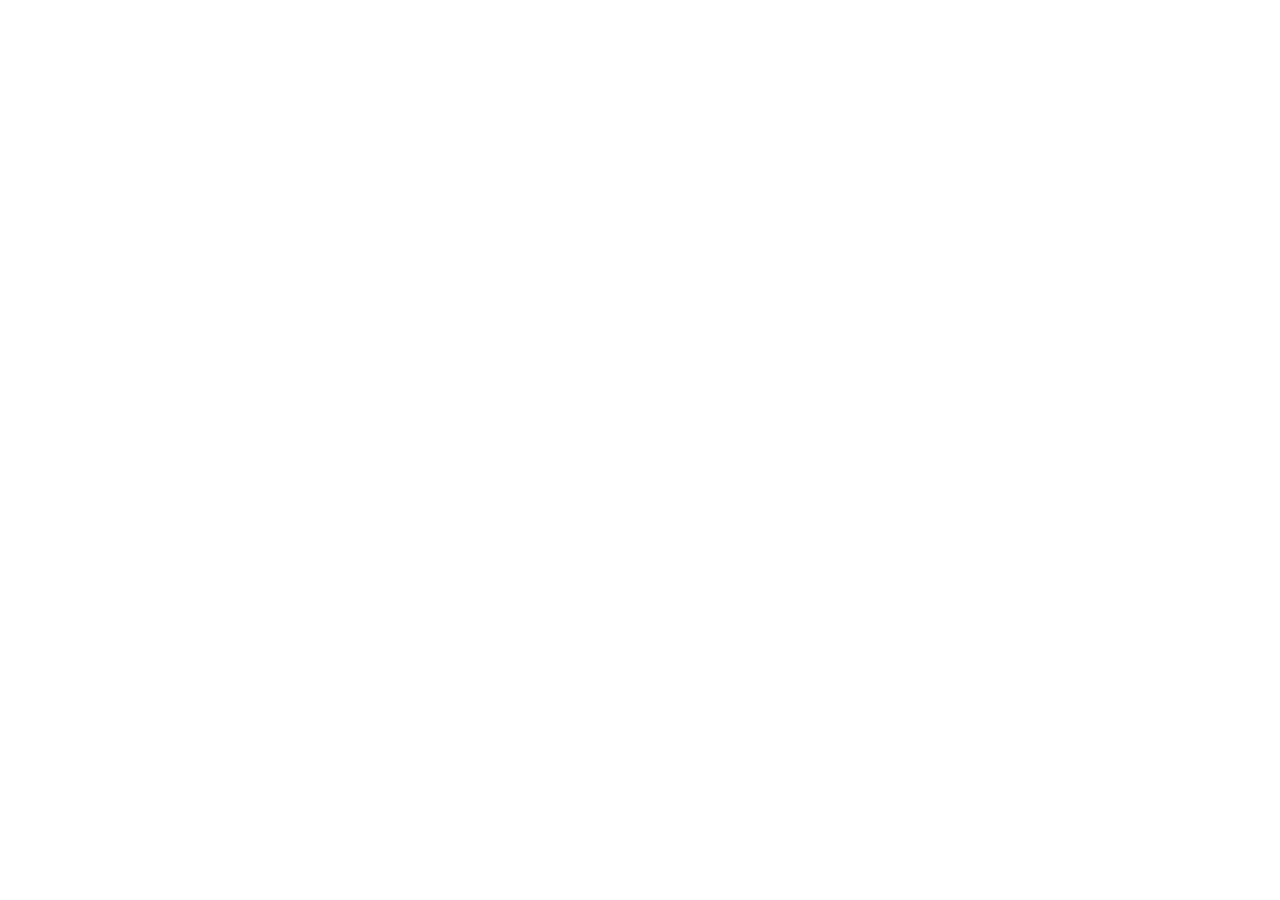
==== commit d7c36b93: "Forward help.fiilar.com to fiilar.com/help — help moved into the website The old pages stated single" ====
--- a/index.html
+++ b/index.html
@@ -3,117 +3,14 @@
 <head>
   <meta charset="UTF-8" />
   <meta name="viewport" content="width=device-width, initial-scale=1.0" />
-  <title>Fiilar Help Center — How to use Fiilar</title>
-  <link rel="icon" type="image/png" href="logo-icon.png" />
-  <meta name="description" content="Everything you need to know about using Fiilar — list your space and start earning, or find and book the perfect space in Lagos." />
-  <meta property="og:title" content="Fiilar Help Center" />
-  <meta property="og:description" content="Step-by-step guides for hosts and guests — listing your space, booking, payments, and more." />
-  <meta property="og:type" content="website" />
-  <link rel="stylesheet" href="styles.css" />
+  <title>Fiilar Help</title>
+  <!-- Help moved into fiilar.com (articles, search and the Fiilar Guide); this page only forwards old links -->
+  <link rel="canonical" href="https://fiilar.com/help" />
+  <meta name="robots" content="noindex" />
+  <meta http-equiv="refresh" content="0; url=https://fiilar.com/help" />
+  <script>location.replace('https://fiilar.com/help')</script>
 </head>
 <body>
-
-  <div class="topbar">
-    <a class="logo" href="index.html"><img src="logo.svg" alt="Fiilar" /><span>Help Center</span></a>
-    <button type="button">Menu</button>
-  </div>
-
-  <div class="shell">
-
-    <aside class="nav">
-      <a class="logo" href="index.html"><img src="logo.svg" alt="Fiilar" /><span>Help Center</span></a>
-
-      <div class="group">
-        <p>Start here</p>
-        <a href="index.html" class="active">Home</a>
-      </div>
-
-      <div class="group">
-        <p>Host guide</p>
-        <a href="hosts.html#start">Getting started</a>
-        <a href="hosts.html#verify">Verify your identity</a>
-        <a href="hosts.html#listing">Create your listing</a>
-        <a href="hosts.html#pricing">Pricing &amp; availability</a>
-        <a href="hosts.html#policies">Policies &amp; house rules</a>
-        <a href="hosts.html#page">Your public page</a>
-        <a href="hosts.html#bookings">Bookings &amp; check-in</a>
-        <a href="hosts.html#messages">Messages</a>
-        <a href="hosts.html#earnings">Earnings &amp; payouts</a>
-      </div>
-
-      <div class="group">
-        <p>Guest guide</p>
-        <a href="guests.html#find">Finding a space</a>
-        <a href="guests.html#book">Booking</a>
-        <a href="guests.html#pay">Payments &amp; protection</a>
-        <a href="guests.html#cancel">Cancellations &amp; refunds</a>
-        <a href="guests.html#checkin">Check-in day</a>
-      </div>
-
-      <div class="foot">
-        <a href="mailto:info@fiilar.com">info@fiilar.com</a>
-        <a href="https://fiilar.com">fiilar.com →</a>
-      </div>
-    </aside>
-
-    <main class="doc">
-      <div class="page">
-
-        <div class="reveal">
-          <p class="kicker">Help Center</p>
-          <h1>How can we help?</h1>
-          <p class="lede">
-            Step-by-step guides for everything on Fiilar — from listing your first space
-            to booking the perfect one.
-          </p>
-
-          <div class="paths">
-            <a class="path" href="hosts.html">
-              <span class="k">For hosts</span>
-              <h3>List your space &amp; start earning.</h3>
-              <p>Create your listing, get verified, manage bookings, and get paid — free to list, zero commission.</p>
-              <span class="go">Read the host guide <span>→</span></span>
-            </a>
-            <a class="path" href="guests.html">
-              <span class="k">For guests</span>
-              <h3>Find &amp; book a space.</h3>
-              <p>Search, book, and pay securely — plus how cancellations, check-in, and refunds work.</p>
-              <span class="go">Read the guest guide <span>→</span></span>
-            </a>
-          </div>
-        </div>
-
-        <section class="sec reveal">
-          <h2>Popular questions</h2>
-          <div class="quick">
-            <a href="hosts.html#listing">How do I create a listing? <span>→</span></a>
-            <a href="hosts.html#verify">How do I verify my identity? <span>→</span></a>
-            <a href="hosts.html#earnings">How and when do I get paid? <span>→</span></a>
-            <a href="hosts.html#page">How do I share my public host page? <span>→</span></a>
-            <a href="guests.html#pay">How do payments work? <span>→</span></a>
-            <a href="guests.html#cancel">What happens if I cancel a booking? <span>→</span></a>
-          </div>
-        </section>
-
-        <section class="contact reveal">
-          <h2>Still stuck? Talk to a human.</h2>
-          <p>
-            Email us at <strong>info@fiilar.com</strong> — tell us what you're trying to do
-            and we'll walk you through it. We can even help you set up your first listing.
-          </p>
-          <a class="cta" href="mailto:info@fiilar.com?subject=I%20need%20help%20with%20Fiilar">Email info@fiilar.com</a>
-        </section>
-
-        <div class="doc-foot">
-          <span>© Fiilar</span>
-          <span><a href="https://fiilar.com">fiilar.com</a> · <a href="mailto:info@fiilar.com">info@fiilar.com</a></span>
-        </div>
-
-      </div>
-    </main>
-
-  </div>
-
-  <script src="script.js"></script>
+  <p>Fiilar Help has moved. <a href="https://fiilar.com/help">Go to Fiilar Help</a>.</p>
 </body>
 </html>
